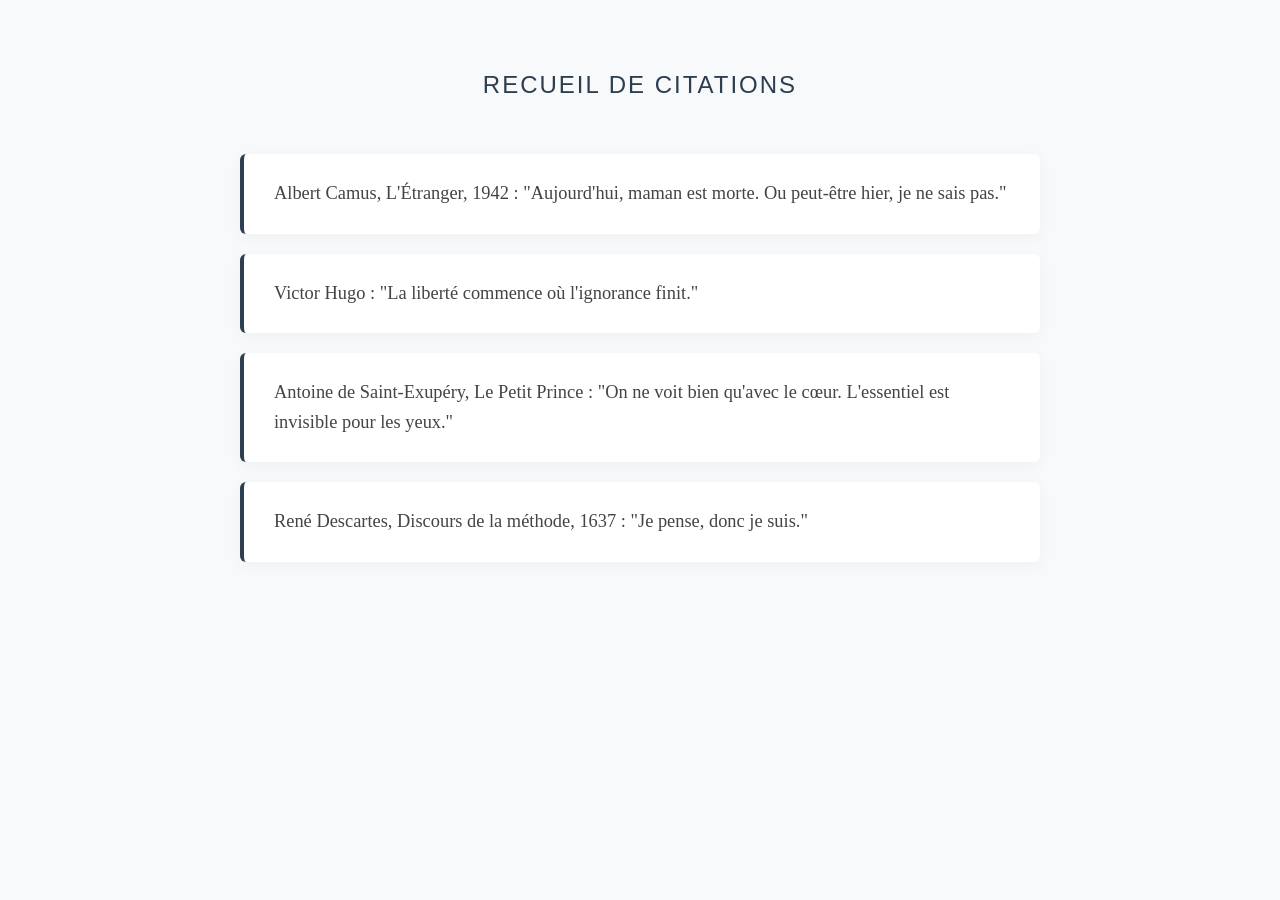
==== Citations_Profs_ECAM.html @ ff11d79e "Add files via upload" ====
<!DOCTYPE html>
<html lang="fr">
<head>
    <meta charset="UTF-8">
    <meta name="viewport" content="width=device-width, initial-scale=1.0">
    <title>Recueil de Citations</title>
    <style>
        /* --- Styles globaux --- */
        :root {
            --primary-color: #2c3e50;
            --bg-color: #f8f9fa;
            --card-bg: #ffffff;
            --text-color: #333333;
        }

        body {
            font-family: -apple-system, BlinkMacSystemFont, "Segoe UI", Roboto, Helvetica, Arial, sans-serif;
            background-color: var(--bg-color);
            color: var(--text-color);
            line-height: 1.6;
            margin: 0;
            padding: 50px 20px;
        }

        .container {
            max-width: 800px;
            margin: 0 auto;
        }

        h1 {
            text-align: center;
            color: var(--primary-color);
            font-weight: 300;
            letter-spacing: 2px;
            margin-bottom: 50px;
            text-transform: uppercase;
            font-size: 1.5em;
        }

        /* --- Liste des citations --- */
        #quotes-container {
            display: flex;
            flex-direction: column;
            gap: 20px;
        }

        .quote-card {
            background: var(--card-bg);
            padding: 25px 30px;
            border-radius: 6px;
            box-shadow: 0 4px 15px rgba(0, 0, 0, 0.04);
            border-left: 4px solid var(--primary-color);
            font-family: "Georgia", serif;
            font-size: 1.15em;
            color: #444;
            transition: transform 0.2s ease;
        }

        .quote-card:hover {
            transform: translateY(-2px);
        }
    </style>
</head>
<body>

    <div class="container">
        <h1>Recueil de Citations</h1>
        <div id="quotes-container">
            </div>
    </div>

    <script>
        /* * BASE DE DONNÉES DES CITATIONS
         * Pour ajouter une citation, ajoutez simplement un bloc entre les accolades.
         * Laissez 'context' vide ("") si vous n'en avez pas besoin.
         */
        const quotesDatabase = [
            {
                author: "Albert Camus",
                context: "L'Étranger, 1942",
                text: "Aujourd'hui, maman est morte. Ou peut-être hier, je ne sais pas."
            },
            {
                author: "Victor Hugo",
                context: "",
                text: "La liberté commence où l'ignorance finit."
            },
            {
                author: "Antoine de Saint-Exupéry",
                context: "Le Petit Prince",
                text: "On ne voit bien qu'avec le cœur. L'essentiel est invisible pour les yeux."
            },
            {
                author: "René Descartes",
                context: "Discours de la méthode, 1637",
                text: "Je pense, donc je suis."
            }
        ];

        // Fonction pour formater et afficher les citations
        function displayQuotes() {
            const container = document.getElementById('quotes-container');

            quotesDatabase.forEach(quote => {
                // Gestion de la présence ou non du contexte pour la virgule
                const contextString = quote.context ? `, ${quote.context}` : "";
                
                // Formatage final : [auteur, contexte : "citation"]
                const finalFormat = `${quote.author}${contextString} : "${quote.text}"`;

                // Création et insertion de l'élément HTML
                const quoteElement = document.createElement('div');
                quoteElement.className = 'quote-card';
                quoteElement.textContent = finalFormat;
                
                container.appendChild(quoteElement);
            });
        }

        // Lancement de l'affichage au chargement de la page
        displayQuotes();
    </script>
</body>
</html>
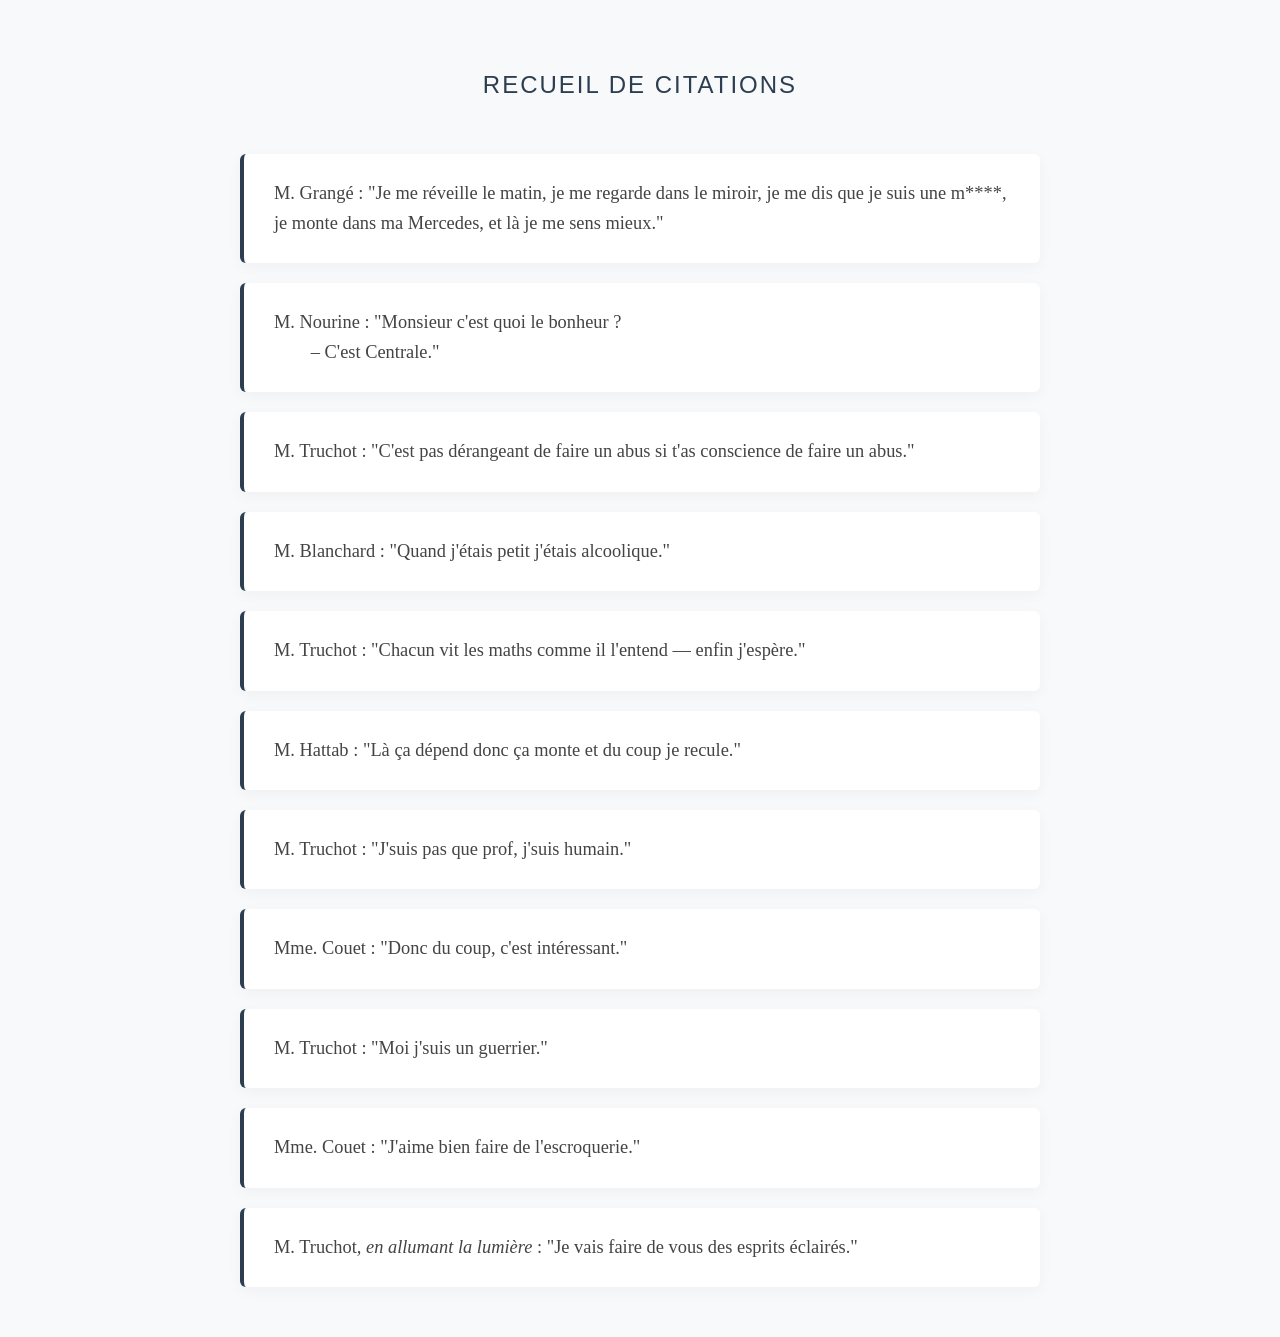
==== commit eb4a0142: "Update Citations_Profs_ECAM.html" ====
--- a/Citations_Profs_ECAM.html
+++ b/Citations_Profs_ECAM.html
@@ -76,24 +76,59 @@
          */
         const quotesDatabase = [
             {
-                author: "Albert Camus",
-                context: "L'Étranger, 1942",
-                text: "Aujourd'hui, maman est morte. Ou peut-être hier, je ne sais pas."
+                author: "M. Grangé",
+                context: "",
+                text: "Je me réveille le matin, je me regarde dans le miroir, je me dis que je suis une m****, je monte dans ma Mercedes, et là je me sens mieux."
             },
             {
-                author: "Victor Hugo",
+                author: "M. Nourine",
                 context: "",
-                text: "La liberté commence où l'ignorance finit."
+                text: "Monsieur c'est quoi le bonheur ?<br>&nbsp;&nbsp;&nbsp;&nbsp;&nbsp;&nbsp;&nbsp;&nbsp;– C'est Centrale."
             },
             {
-                author: "Antoine de Saint-Exupéry",
-                context: "Le Petit Prince",
-                text: "On ne voit bien qu'avec le cœur. L'essentiel est invisible pour les yeux."
+                author: "M. Truchot",
+                context: "",
+                text: "C'est pas dérangeant de faire un abus si t'as conscience de faire un abus."
             },
             {
-                author: "René Descartes",
-                context: "Discours de la méthode, 1637",
-                text: "Je pense, donc je suis."
+                author: "M. Blanchard",
+                context: "",
+                text: "Quand j'étais petit j'étais alcoolique."
+            },
+            {
+                author: "M. Truchot",
+                context: "",
+                text: "Chacun vit les maths comme il l'entend — enfin j'espère."
+            },
+            {
+                author: "M. Hattab",
+                context: "",
+                text: "Là ça dépend donc ça monte et du coup je recule."
+            },
+            {
+                author: "M. Truchot",
+                context: "",
+                text: "J'suis pas que prof, j'suis humain."
+            },
+            {
+                author: "Mme. Couet",
+                context: "",
+                text: "Donc du coup, c'est intéressant."
+            },
+            {
+                author: "M. Truchot",
+                context: "",
+                text: "Moi j'suis un guerrier."
+            },
+            {
+                author: "Mme. Couet",
+                context: "",
+                text: "J'aime bien faire de l'escroquerie."
+            },
+            {
+                author: "M. Truchot",
+                context: "en allumant la lumière",
+                text: "Je vais faire de vous des esprits éclairés."
             }
         ];
 
@@ -106,12 +141,12 @@
                 const contextString = quote.context ? `, ${quote.context}` : "";
                 
                 // Formatage final : [auteur, contexte : "citation"]
-                const finalFormat = `${quote.author}${contextString} : "${quote.text}"`;
+                const finalFormat = `${quote.author}<i>${contextString}</i> : "${quote.text}"`;
 
                 // Création et insertion de l'élément HTML
                 const quoteElement = document.createElement('div');
                 quoteElement.className = 'quote-card';
-                quoteElement.textContent = finalFormat;
+                quoteElement.innerHTML = finalFormat;
                 
                 container.appendChild(quoteElement);
             });
@@ -121,4 +156,4 @@
         displayQuotes();
     </script>
 </body>
-</html>+</html>
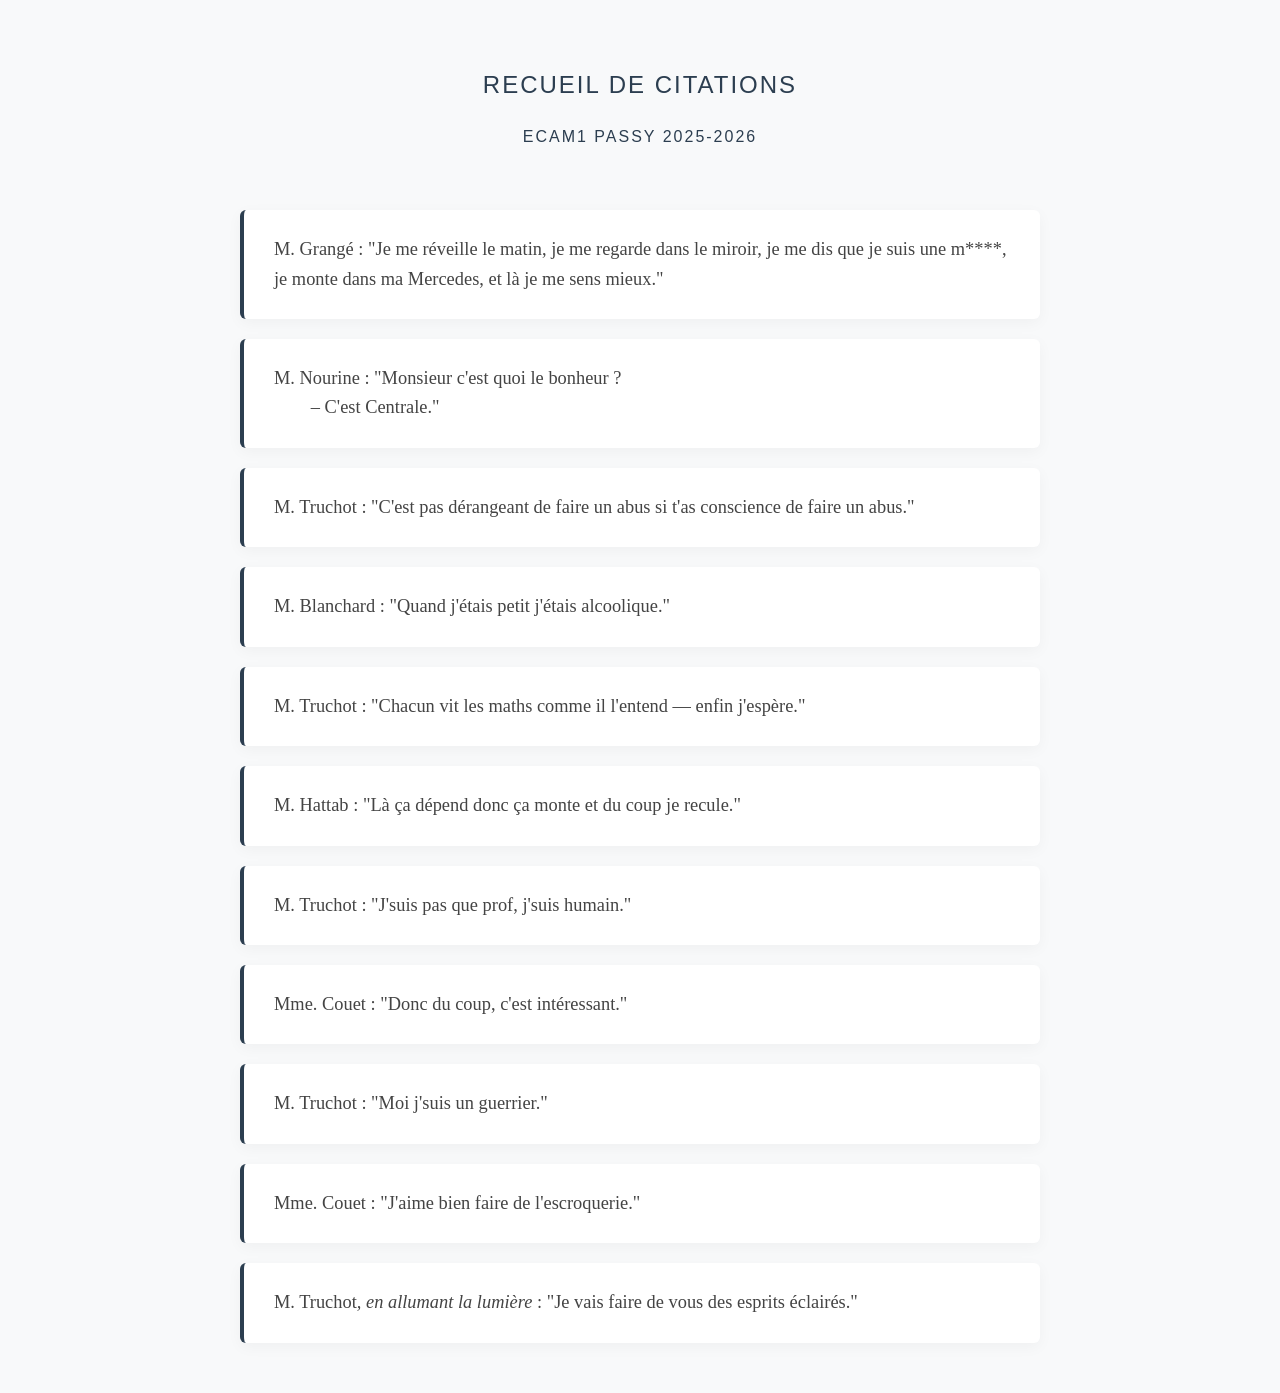
==== commit c0cea89b: "Update Citations_Profs_ECAM.html" ====
--- a/Citations_Profs_ECAM.html
+++ b/Citations_Profs_ECAM.html
@@ -32,9 +32,19 @@
             color: var(--primary-color);
             font-weight: 300;
             letter-spacing: 2px;
-            margin-bottom: 50px;
+            margin-bottom: 20px;
             text-transform: uppercase;
             font-size: 1.5em;
+        }
+
+        h2 {
+            text-align: center;
+            color: var(--primary-color);
+            font-weight: 300;
+            letter-spacing: 2px;
+            margin-bottom: 60px;
+            text-transform: uppercase;
+            font-size: 1em;
         }
 
         /* --- Liste des citations --- */
@@ -65,6 +75,7 @@
 
     <div class="container">
         <h1>Recueil de Citations</h1>
+        <h2>ECAM1 Passy 2025-2026</h2>
         <div id="quotes-container">
             </div>
     </div>
